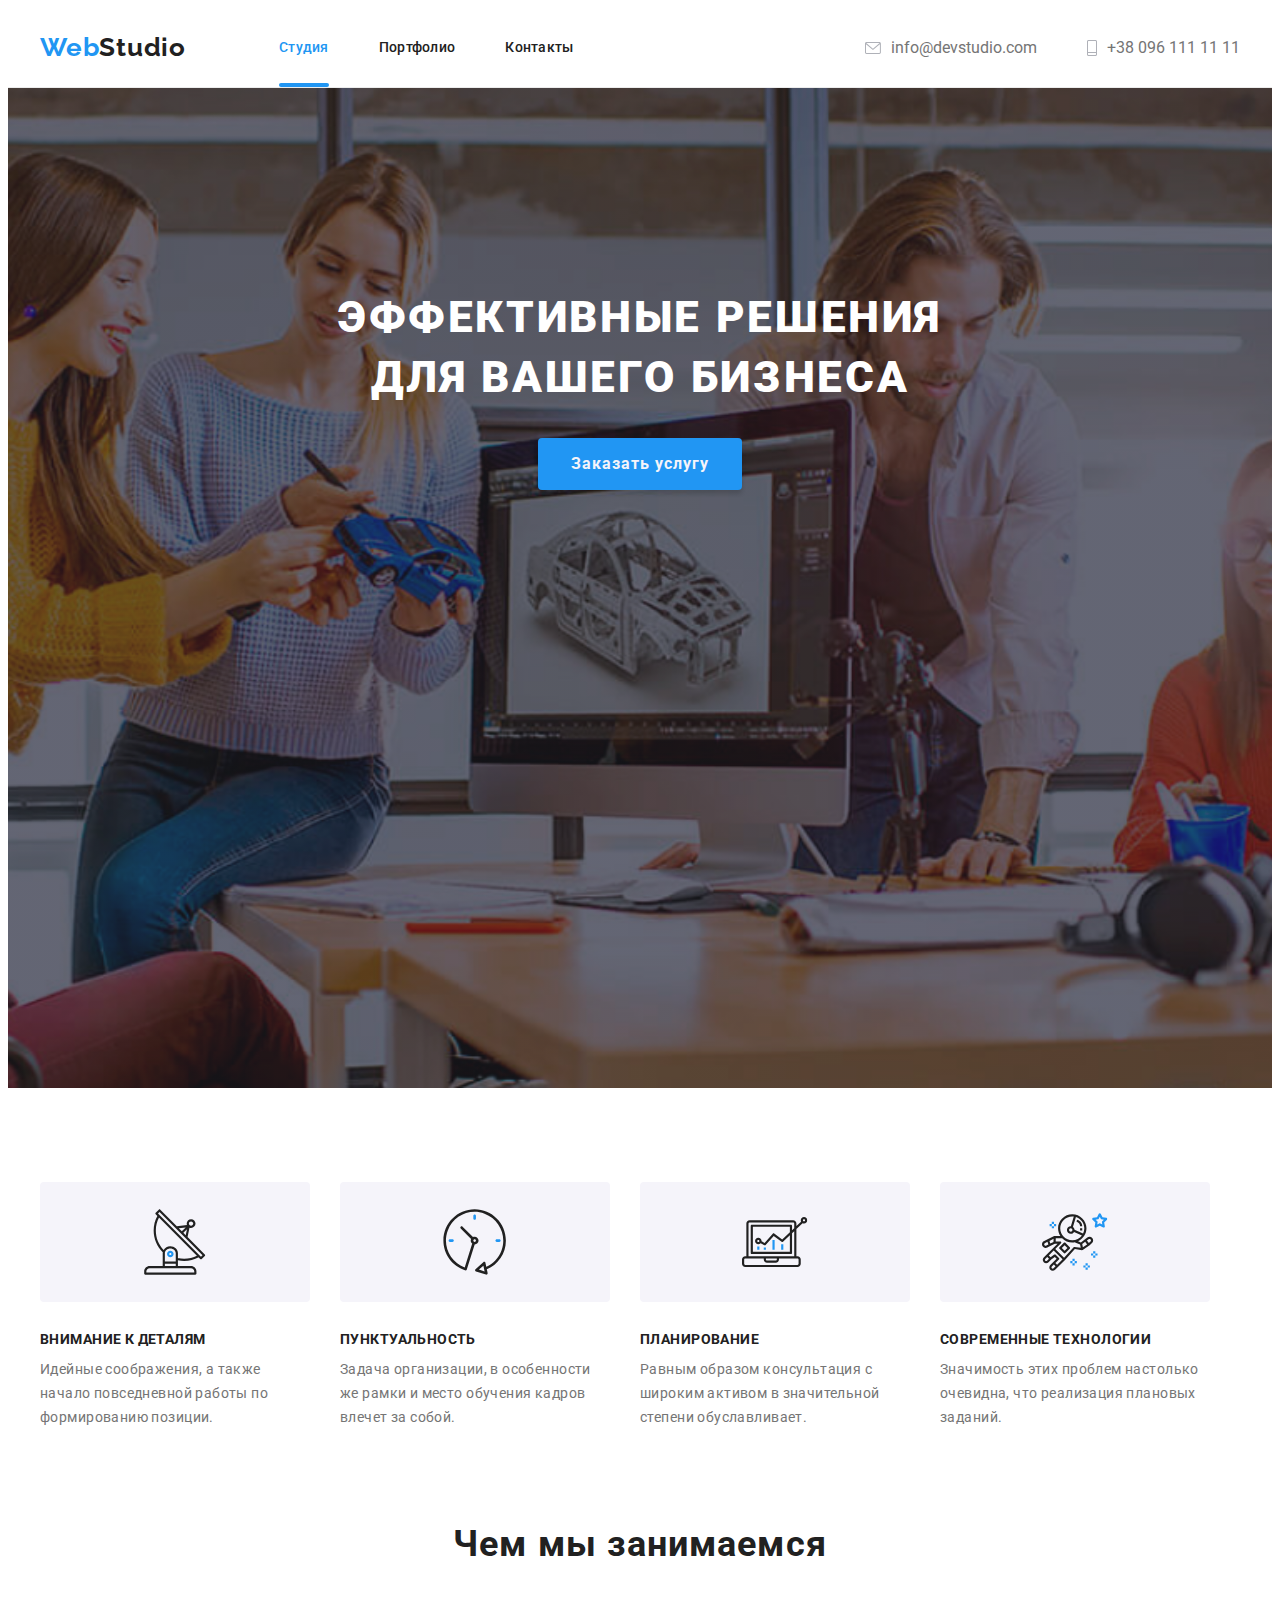
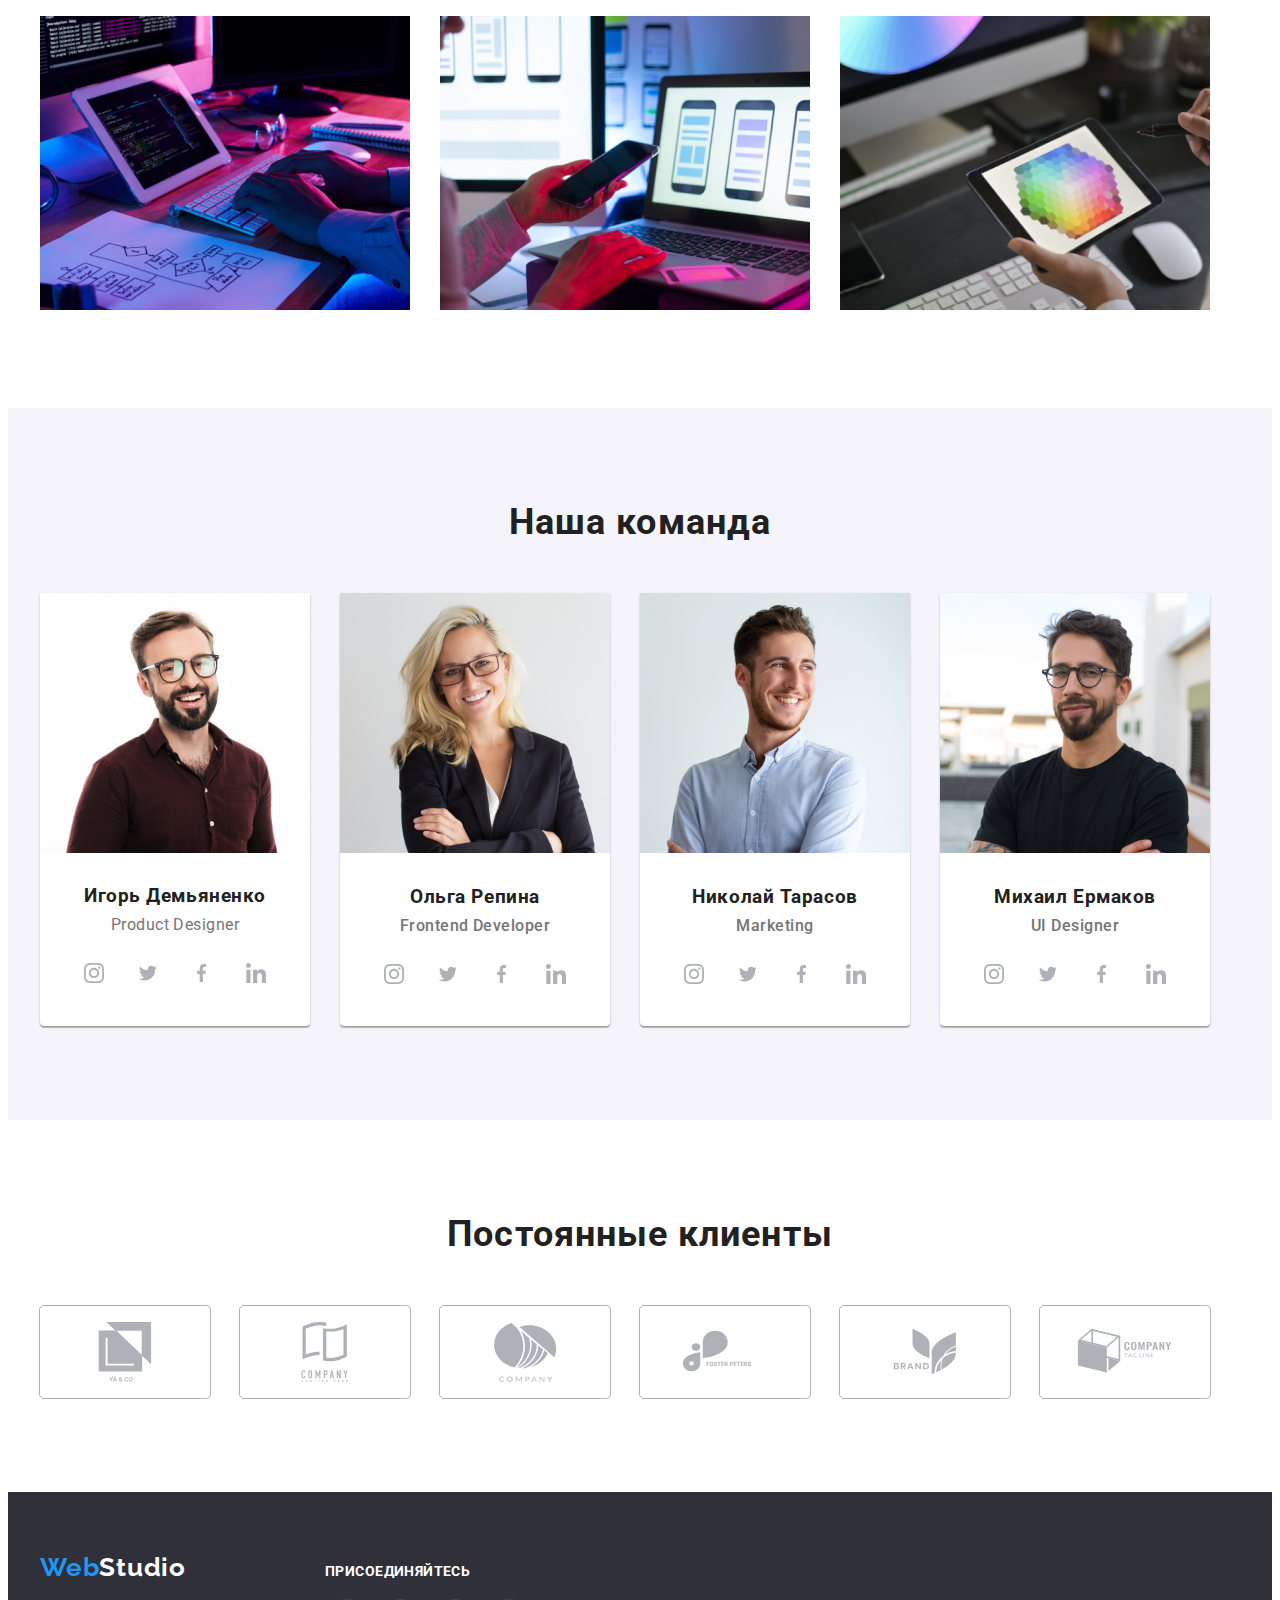
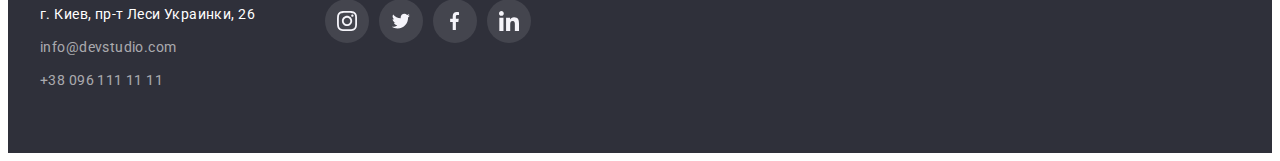
==== index.html @ 2a7044aa "new" ====
<!DOCTYPE html>
<html lang="ru">
<head>
    <meta charset="UTF-8">
    <meta http-equiv="X-UA-Compatible" content="IE=edge">
    <meta name="viewport" content="width=device-width, initial-scale=1.0">
    <link rel="stylesheet" href="./styles/styles.css">
    <link rel="preconnect" href="https://fonts.googleapis.com">
    <link rel="preconnect" href="https://fonts.gstatic.com" crossorigin>
    <link href="https://fonts.googleapis.com/css2?family=Raleway:wght@700&family=Roboto:wght@400;500;700;900&display=swap" rel="stylesheet"> 
    <link rel="stylesheet" href="https://cdnjs.cloudflare.com/ajax/libs/modern-normalize/1.1.0/modern-normalize.min.css" integrity="sha512-wpPYUAdjBVSE4KJnH1VR1HeZfpl1ub8YT/NKx4PuQ5NmX2tKuGu6U/JRp5y+Y8XG2tV+wKQpNHVUX03MfMFn9Q==" crossorigin="anonymous" referrerpolicy="no-referrer" />
    <title>Document</title>
</head>
    <body class="body">
        <div></div>
        <header class="header">
            <div class="container main-nav">
                <nav class="sit-nav">
                    <a class="logo-link" href="./index.html" lang="en">Web<span class="logo">Studio</span></a>         
                    <ul class="nav clean sit-nav">
                        <li class="item"><a href="" class="item link-nav">Студия</a>
                        </li>
                        <li class="item"><a href="./portfolio.html" class="nav">Портфолио</a>
                        </li>                    
                        <li class="item"><a href="" class="nav">Контакты</a>
                        </li>
                    </ul>
                </nav>
                <ul class="clean info sit-nav">
                    <li class="item">
                        <a class="mail" href="mailto:info@devstudio.com">
                        <svg class="mails" width="16" height="12">
                            <use href="./images/icons.svg#icon-mail"></use>
                        </svg>
                        info@devstudio.com</a>
                    </li>
                    <li class="item">
                        <a class="tel" href="+380961111111">
                        <svg class="telphon" width="10" height="16">
                            <use href="./images/icons.svg#icon-Tel"></use>
                        </svg>+38 096 111 11 11</a>
                    </li>
                </ul> 
            </div>
        </header>

        <main> 
            <section class="hero">
            <h1 class="head">Эффективные решения для вашего бизнеса</h1>
            <button type="button" class="btn-primary" data-modal-open>Заказать услугу</button>
            </section>

            <section class="skills">
                <div class="container">                    
                    <h2 class="visually-hidden"></h2>
                    <ul class="clean features-details">
                        <li class="features-size">
                            <div class="features-box">
                                <svg class="" width="65.32" height="70">
                                    <use href="./images/icons.svg#icon-antenna"></use>
                                </svg>
                            </div>                
                            <h3 class="features">Внимание к деталям</h3>
                            <p class="features-text">Идейные соображения, а также начало повседневной работы по формированию позиции.</p>
                        </li>
                    
                        <li class="features-size">
                            <div class="features-box">
                                <svg class="" width="65.32" height="70">
                                    <use href="./images/icons.svg#icon-clock"></use>
                                </svg>
                            </div>
                            <h3 class="features">Пунктуальность</h3>
                            <p class="features-text">Задача организации, в особенности же рамки и место обучения кадров влечет за собой.</p>
                        </li>
                    
                        <li class="features-size">
                            <div class="features-box">
                                <svg class="" width="65.32" height="70">
                                    <use href="./images/icons.svg#icon-diagram"></use>
                                </svg>
                            </div>
                            <h3 class="features">Планирование</h3>
                            <p class="features-text">Равным образом консультация с широким активом в значительной степени обуславливает.</p>
                        </li>
                    
                        <li class="features-size">
                            <div class="features-box">
                                <svg class="" width="65.32" height="70">
                                    <use href="./images/icons.svg#icon-astronaut"></use>
                                </svg>
                            </div>
                            <h3 class="features">Современные технологии</h3>
                            <p class="features-text">Значимость этих проблем настолько очевидна, что реализация плановых заданий.</p>
                        </li>            
                    </ul>
                </div>
            </section>
        
            <section class="interactive">
                <div class="container">
                    <h2 class="head-name">Чем мы занимаемся</h2>
                    <ul class="clean head-list">
                        <li class="head-number">
                            <img src="./images/img1.png" alt="лист бумаги, руки на клавеатуре, планшет" width="370">
                        </li>
                        
                        <li class="head-number">
                            <img src="./images/img2.png" alt="телефон в руке, розметка на телефон" width="370">
                        </li>
                            
                        <li class="head-number">
                            <img src="./images/img3.png" alt="палитра на планшете" width="370">
                        </li>
                    </ul>
                </div>
            </section> 

            <section class="back">
                <div class="container">                    
                    <h2 class="head-name">Наша команда</h2>                    
                    <ul class="clean team-name">
                        <li class="team-group">                            
                            <img src="./images/img4.jpg" alt="мужчина" width="270" class="team-position">
                            <div class="team-card">
                                <h3 class="name">Игорь Демьяненко</h3>                                    
                                <p lang="en" class="position">Product Designer</p>
                                <ul class="master-soc clean">
                                    <li class="soc-list">
                                        <a href="" class="soc-link">
                                            <svg class="master-icon" width="20" height="20">
                                                <use href="./images/icons.svg#icon-instagram"></use>
                                            </svg>
                                        </a>
                                    </li>
                                    <li class="soc-list">
                                        <a href="" class="soc-link">
                                            <svg class="master-icon" width="20" height="16.25">
                                            <use href="./images/icons.svg#icon-Twitter"></use>
                                            </svg>
                                        </a>
                                    </li>
                                    <li class="soc-list">
                                        <a href="" class="soc-link">
                                            <svg class="master-icon" width="10" height="20">
                                                <use href="images/icons.svg#icon-facebook"></use>
                                            </svg>
                                        </a>
                                    </li>
                                    <li class="soc-list">
                                        <a href="" class="soc-link">
                                            <svg class="master-icon" width="20" height="20">
                                                <use href="./images/icons.svg#icon-linkedin"></use>
                                            </svg>
                                        </a>
                                    </li>
                                </ul>                                
                            </div>
                        </li>
                        
                        <li class="team team-group">
                            <img src="./images/img5.jpg" alt="женщина" width="270" class="team-position">
                            <div class="team-card">
                                <h3 class="name">Ольга Репина</h3>
                                <p lang="en" class="position">Frontend Developer</p>
                                <ul class="master-soc clean">
                                    <li class="soc-list">
                                        <a href="" class="soc-link">
                                            <svg class="master-icon" width="20" height="20">
                                                <use href="./images/icons.svg#icon-instagram"></use>
                                            </svg>
                                        </a>
                                    </li>
                                    <li class="soc-list">
                                        <a href="" class="soc-link">
                                            <svg class="master-icon" width="20" height="16.25">
                                                <use href="./images/icons.svg#icon-Twitter"></use>
                                            </svg>
                                        </a>
                                    </li>
                                    <li class="soc-list">
                                        <a href="" class="soc-link">
                                            <svg class="master-icon" width="10" height="20">
                                                <use href="images/icons.svg#icon-facebook"></use>
                                            </svg>
                                        </a>
                                    </li>
                                    <li class="soc-list">
                                        <a href="" class="soc-link">
                                            <svg class="master-icon" width="20" height="20">
                                                <use href="./images/icons.svg#icon-linkedin"></use>
                                            </svg>
                                        </a>
                                    </li>
                                </ul>
                            </div>
                        </li>                        
                        <li class="team team-group">
                            <img src="./images/img6.jpg" alt="мужчина" width="270" class="team-position">
                            <div class="team-card">
                                <h3 class="name">Николай Тарасов</h3>
                                <p lang="en" class="position">Marketing</p>
                                <ul class="master-soc clean">
                                    <li class="soc-list">
                                        <a href="" class="soc-link">
                                            <svg class="master-icon" width="20" height="20">
                                                <use href="./images/icons.svg#icon-instagram"></use>
                                            </svg>
                                        </a>
                                    </li>
                                    <li class="soc-list">
                                        <a href="" class="soc-link">
                                            <svg class="master-icon" width="20" height="16.25">
                                                <use href="./images/icons.svg#icon-Twitter"></use>
                                            </svg>
                                        </a>
                                    </li>
                                    <li class="soc-list">
                                        <a href="" class="soc-link">
                                            <svg class="master-icon" width="10" height="20">
                                                <use href="images/icons.svg#icon-facebook"></use>
                                            </svg>
                                        </a>
                                    </li>
                                    <li class="soc-list">
                                        <a href="" class="soc-link">
                                            <svg class="master-icon" width="20" height="20">
                                                <use href="./images/icons.svg#icon-linkedin"></use>
                                            </svg>
                                        </a>
                                    </li>
                                </ul>
                            </div>                            
                        </li>
                        
                        <li class="team team-group">
                            <img src="./images/img7.jpg" alt="мужчина" width="270" class="team-position">
                            <div class="team-card">
                                <h3 class="name">Михаил Ермаков</h3>
                                <p lang="en" class="position">UI Designer</p>
                                <ul class="master-soc clean">
                                    <li class="soc-list">
                                        <a href="" class="soc-link">
                                            <svg class="master-icon" width="20" height="20">
                                                <use href="./images/icons.svg#icon-instagram"></use>
                                            </svg>
                                        </a>
                                    </li>
                                    <li class="soc-list">
                                        <a href="" class="soc-link">
                                            <svg class="master-icon" width="20" height="16.25">
                                                <use href="./images/icons.svg#icon-Twitter"></use>
                                            </svg>
                                        </a>
                                    </li>
                                    <li class="soc-list">
                                        <a href="" class="soc-link">
                                            <svg class="master-icon" width="10" height="20">
                                                <use href="images/icons.svg#icon-facebook"></use>
                                            </svg>
                                        </a>
                                    </li>
                                    <li class="soc-list">
                                        <a href="" class="soc-link">
                                            <svg class="master-icon" width="20" height="20">
                                                <use href="./images/icons.svg#icon-linkedin"></use>
                                            </svg>
                                        </a>
                                    </li>
                                </ul>
                            </div>
                        </li>
                    </ul>                                               
                </div>
            </section>
            <section class="clients">
                <div class="container">
                    <h2 class="head-name">Постоянные клиенты</h2>
                    <ul class="cooperation clean">
                        <li class="company">
                            <a href="" class="company-link">
                                <svg class="company-icon" width="106" height="60">
                                    <use href="images/icons.svg#icon-Union"></use>
                                </svg>
                            </a>
                        </li>
                        <li class="company">
                            <a href="" class="company-link">
                                <svg class="company-icon" width="106" height="60">
                                    <use href="images/icons.svg#icon-group"></use>
                                </svg>
                            </a>
                        </li>
                        <li class="company">
                            <a href="" class="company-link">
                                <svg class="company-icon" width="106" height="60">
                                    <use href="images/icons.svg#icon-Object"></use>
                                </svg>
                            </a>
                        </li>
                        <li class="company">
                            <a href="" class="company-link">
                                <svg class="company-icon" width="106" height="60">
                                    <use href="images/icons.svg#icon-Logo1"></use>
                                </svg>
                            </a>
                        </li>
                        <li class="company">
                            <a href="" class="company-link">
                                <svg class="company-icon" width="106" height="60">
                                    <use href="images/icons.svg#icon-Logo2"></use>
                                </svg>
                            </a>
                        </li>
                        <li class="company">
                            <a href="" class="company-link">
                                <svg class="company-icon" width="106" height="60">
                                    <use href="images/icons.svg#icon-Logo3"></use>
                                </svg>
                            </a>
                        </li>
                    </ul>

                </div>
            </section>
        </main>
        <footer class="footer">
            <div class="container footer-container">
                <div class="box-nav">
                    <a class="link-logo" href="./index.html" lang="en">Web<span class="logo-footer">Studio</span></a>
                    <address class="address-footer">
                        <ul class="clean">
                            <li class="address-nav">
                            <a href="https://goo.gl/maps/uAuxq3HoatbmT28N7" target="_blank" rel="noopener noreferrer" class="address">г. Киев, пр-т Леси Украинки, 26</a>
                            </li>
                            <li class="address-nav">
                            <a href="mailto:info@devstudio.com" class="footer-nav">info@devstudio.com</a>
                            </li>
                            <li class="address-nav">
                            <a href="+380961111111" class="footer-nav">+38 096 111 11 11</a>
                            </li>
                        </ul>
                    </address>
                </div>
                <div class="box-icon">                    
                    <p class="footer-name">присоединяйтесь</p>
                    <ul class="master-soc clean">
                        <li class="soc-list">
                            <a href="" class="footer-link">
                                <svg class="footer-icon" width="20" height="20">
                                    <use href="./images/icons.svg#icon-instagram"></use>
                                </svg>
                            </a>
                        </li>
                        <li class="soc-list">
                            <a href="" class="footer-link">
                                <svg class="footer-icon" width="20" height="16.25">
                                    <use href="./images/icons.svg#icon-Twitter"></use>
                                </svg>
                            </a>
                        </li>
                        <li class="soc-list">
                            <a href="" class="footer-link">
                                <svg class="footer-icon" width="10" height="20">
                                    <use href="./images/icons.svg#icon-facebook"></use>
                                </svg>
                            </a>
                        </li>
                        <li class="soc-list">
                            <a href="" class="footer-link">
                                <svg class="footer-icon" width="20" height="20">
                                    <use href="./images/icons.svg#icon-linkedin"></use>
                                </svg>
                            </a>
                        </li>
                    </ul>
                </div>
            </div>
        </footer>
        <div class="backdrop is-hidden" data-modal>
            <div class="modal">
                <button type="button" class="modal-close" data-modal-close>
                    <svg class="close-icon" width="20" height="20">
                        <use href="./images/icons.svg#icon-EXE"></use>
                    </svg>
                </button>
            </div>
        </div>
        <script src="./js/modal.js"></script>
    </body>
</html>
---- styles/styles.css ----
:root {
    --primaru-text-color: #212121;
    --titel-text-color: #2196F3;
    --accent-color: #F5F4FA;
}


/* css for index.html */

.body {
    font-family:'Roboto', sans-serif;
    color: #212121;
}

.container {
    margin-left: auto;
    margin-right: auto;
    padding: 0 15px;
    width: 1200px;
}

.header {
    padding-top: 24px;
    padding-bottom: 24px;
    border-bottom: 1px solid #ECECEC;
}

.backdrop {
    position: fixed;
    top: 0;
    left: 0;
    width: 100%;
    height: 100%;
    background-color: rgba(0, 0, 0, 0.2);
    transition: opacity 250ms cubic-bezier(0.4, 0, 0.2, 1),  visibility 250ms cubic-bezier(0.4, 0, 0.2, 1);
}

.backdrop.is-hidden {
    position: absolute;
    opacity: 0;
    visibility: hidden;
    pointer-events: none;
}

.modal {
    position: absolute;
    top: 50%;
    left: 50%;
    transform: translate(-50%, -50%);
    width: 528px;
    height: 581px;
    background: #FFFFFF;
    box-shadow: 0px 1px 3px rgba(0, 0, 0, 0.12), 0px 1px 1px rgba(0, 0, 0, 0.14), 0px 2px 1px rgba(0, 0, 0, 0.2);
    border-radius: 4px;
    position: relative;
    transition: transform 250ms cubic-bezier(0.4, 0, 0.2, 1)
}

.main-nav {
    display: flex;
}

.sit-nav {
    display: flex;
    align-items: center;
}

/* logo */

.logo-link {
    font-family: 'Raleway', sans-serif;
    font-weight: 700;
    font-size: 26px;
    line-height: 1.20;
    letter-spacing: 0.03em;
    color: #2196F3;
    text-decoration: none;
    margin-right: 93px;
}

.logo {
    color: #212121
}

.clean {
    list-style: none;
    margin: 0;
    padding: 0;
}

.skills {
    padding-bottom: 94px;
    padding-top: 94px;
}

.visually-hidden {
    position: absolute;
    white-space: nowrap;
    overflow: hidden;
    border: 0;
    padding: 0;
    clip: rect(0 0 0 0);
    clip-path: inset(50%);
    margin: -1px;
}


/* Nav */

.nav .link-nav {
    color: var(--titel-text-color);
}

.nav .link-nav::after {
    position: absolute;
    content: "";
    left: 0;
    bottom: -32px;
    height: 4px;
    width: 100%;
    border-radius: 2px;
    background-color: var(--titel-text-color);
}

.nav {
    font-weight: 500;
    font-size: 14px;
    line-height: 1.14;
    letter-spacing: 0.02em;
    color: #212121;
    transition: color 250ms cubic-bezier(0.4, 0, 0.2, 1)
}

.nav a {
    text-decoration: none;
}

.info {
    display: flex;
    margin-left: auto;
}


.nav:hover,
.nav:focus,
.link-nav:hover,
.link-nav:focus,
.link-navigation:hover,
.link-navigation:focus,
.name-button:hover,
.name-button:focus,
.address:hover,
.address:focus,
.footer-nav:hover,
.footer-nav:focus,
.btn-secondary:hover,
.btn-secondary:focus,
.mail:hover,
.mail:focus,
.tel:hover,
.tel:focus,
.btn-secondary:hover,
.btn-secondary:focus,
.btn-primary:hover,
.btn-primary:focus {
    color: #2196F3;
    transition: color 250ms cubic-bezier(0.4, 0, 0.2, 1)
}


/* header-address */

.mail {
    color: #757575;
    text-decoration: none;
    display: flex;   
    align-items: center;
    background-size: contain;
    background-repeat: no-repeat;    
    transition: color 250ms cubic-bezier(0.4, 0, 0.2, 1)
}

.mails {
    fill: #AFB1B8;
    margin-right: 10px;
    transition: fill 250ms cubic-bezier(0.4, 0, 0.2, 1)
}

.mail:hover .mails,
.mail:focus .mails {
    fill: #2196F3;
}

.tel {
    color: #757575;
    text-decoration: none;
    display: flex;   
    align-items: center;
    background-size: contain;
    background-repeat: no-repeat;
    transition: color 250ms cubic-bezier(0.4, 0, 0.2, 1)
}

.telphon {
    fill: #AFB1B8;
    margin-right: 10px;
    transition: fill 250ms cubic-bezier(0.4, 0, 0.2, 1)
}

.tel:hover .telphon,
.tel:focus .telphon {
    fill: #2196F3;
}

.item {
    position: relative;
}

.item + .item {
    margin-left: 50px;
}


/* Hero */

.hero {
    text-align: center;
    margin-top: 0;
    margin-bottom: 0;
    margin-left: auto;
    margin-right: auto;
    max-width: 1600px;
    height: 600px;
    padding-top: 200px;
    padding-bottom: 200px;
    background-image: linear-gradient(
        rgba(47, 48, 58, 0.4), 
        rgba(47, 48, 58, 0.4)
        ),    
    url(../images/hero.png);
    background-repeat: no-repeat;
    background-position: center;
    background-size:cover;
}

.head {
    margin-top: 0;
    margin-left: auto;
    margin-right: auto;
    margin-bottom: 30px;
    width: 696px;
    font-weight: 900;
    font-size: 44px;
    line-height: 1.36;
    letter-spacing: 0.06em;
    text-transform: uppercase;
    color: #FFFFFF;
}

.btn-primary {
    min-width: 200px;
    display: inline-block;
    padding: 10px 32px ;
    border: 1px solid transparent;
    font-family: inherit;
    background: var(--titel-text-color);
    box-shadow: 0px 4px 4px rgba(0, 0, 0, 0.15);
    border-radius: 4px;
    font-weight: 700;
    font-size: 16px;
    line-height: 1.87;
    letter-spacing: 0.06em;
    color: var(--accent-color);
    cursor:pointer;
    text-align: center;
} 


/* features */

.features-box {
    height: 120px;
    border-radius: 4px;
    background: #F5F4FA;
    border-radius: 4px;
    display: flex;
    justify-content: center;
    align-items: center;
    margin-bottom: 30px;
}

.features {
    margin-top: 0;
    margin-bottom: 10px;
    font-weight: 700;
    font-size: 14px;
    line-height: 1.14;
    letter-spacing: 0.03em;
    text-transform: uppercase;
    color: #212121;
}

.features-details {
    display: flex;
    flex-wrap: wrap;    
}

.features-size {
    width: 270px;
    margin-right: 30px;
}

.features-size:nth-child(4n) {
    margin-right: 0;
}

.features-text {
    margin-top: 0;
    margin-bottom: 0;
    font-size: 14px;
    line-height: 1.71;
    letter-spacing: 0.03em;
    color: #757575;

}

.interactive {
    padding-bottom: 94px;
}

.back {
    padding-bottom: 94px;
    padding-top: 94px;
    background: #F5F4FA;
}

.head-name {
    margin-top: 0;
    margin-bottom: 50px;
    font-weight: 700;
    font-size: 36px;
    line-height: 1.16;
    letter-spacing: 0.03em;
    color: #212121;
    text-align: center;
}

.head-list {
    display: flex;
    flex-wrap: wrap; 
}

.head-number {
    width: 370px;
    margin-right: 30px;
}

.head-number:nth-child(3n) {
    margin-right: 0;
}


/* team */

.team{
    margin-top: 0;
    font-weight: 500;
    font-size: 16px;
    line-height: 1.18;
    letter-spacing: 0.03em;
    color: #212121;
    text-align: center;
}

.team:nth-child(4n) {
    margin-right: 0;
}

.team-group {
    background: #FFFFFF;
    box-shadow: 0px 1px 3px rgba(0, 0, 0, 0.12), 0px 1px 1px rgba(0, 0, 0, 0.14), 0px 2px 1px rgba(0, 0, 0, 0.2);
    border-radius: 0px 0px 4px 4px;
    width: 270px;
    margin-right: 30px;
}

.team-group:nth-child(4n) {
    margin-right: 0;
}


.team-name {
    display: flex;
    flex-wrap: wrap;
}

.master-soc {
    display: flex;
    justify-content: center;
}

.soc-list {
    width: 44px;
    height: 44px;
    margin-right: 10px;
}

.soc-list:last-child {
    margin-right: 0;
}

.soc-link {
    width: 100%;
    height: 100%;
    border-radius: 50%;
    display: flex;
    align-items: center;
    justify-content: center;
    transition: background-color 250ms cubic-bezier(0.4, 0, 0.2, 1)
}

.soc-link:hover,
.soc-link:focus {
    background: #2196F3;
    transition: background-color 250ms cubic-bezier(0.4, 0, 0.2, 1)
}

.master-icon {
    fill: #AFB1B8;
    transition: fill 250ms cubic-bezier(0.4, 0, 0.2, 1)
}

.soc-link:hover .master-icon,
.soc-link:focus .master-icon {
    fill: #FFFFFF;
}

.name {
    margin-top: 0;
    margin-bottom: 0px;
    line-height: 19px;
    letter-spacing: 0.03em;
    color: #212121;
    text-align: center;
    margin-bottom: 10px;
}

.team-position {
    margin-top: 0;
    margin-bottom: 0px;
}

.team-card {
    padding-top: 30px;
    padding-bottom: 30px;
}

.position {
    margin-top: 0;
    margin-bottom: 16px;
    line-height: 1.18;
    letter-spacing: 0.03em;
    color: #757575;
    text-align: center;
}


/* clients */

.clients {
    padding-bottom: 94px;
    padding-top: 94px;
}

.cooperation {
    display: flex;
}

.company {
    width: 170px;
    height: 92px;
    margin-right: 30px;
}

.company:last-child {
    margin-right: 0;
}

.company-icon {
    transition: fill 250ms cubic-bezier(0.4, 0, 0.2, 1)

}

.company-link:hover .company-icon,
.company-link:focus .company-icon{
    fill: var(--titel-text-color);
    transition: fill 250ms cubic-bezier(0.4, 0, 0.2, 1), 
}

.company-link {
    display: flex;  
    width: 100%;
    height: 100%;
    border-radius: 4px;
    outline: 1px solid #AFB1B8;
    align-items: center;
    background-size: contain;
    justify-content: center;
    align-items: center;
    background-repeat: no-repeat;
    fill: #AFB1B8;
    transition: outline 250ms cubic-bezier(0.4, 0, 0.2, 1)
}

.company-link:focus,
.company-link:hover {
    outline: 1px solid #2196F3;
    transition: outline 250ms cubic-bezier(0.4, 0, 0.2, 1)
}


/* footer */

.footer {
    background: #2F303A;
    padding-bottom: 60px;
    padding-top: 60px;
}

.footer-container {
    display: flex;
    align-items: baseline;
}

.box-nav {
    flex-direction: column;
    margin-right: 70px;
}

.box:last-child {
    margin-right: 0;
}

.link-logo {
    font-family: 'Raleway', sans-serif;
    font-weight: 700;
    font-size: 26px;
    line-height: 1.20;
    letter-spacing: 0.03em;
    color: #2196F3;
    text-decoration: none;
}

.logo-footer {
    color: #FFFFFF;
}


/* address */

.address-footer {
    margin-top: 20px;
    font-style: normal;

}

.address {
    font-size: 14px;
    line-height: 1.71;
    letter-spacing: 0.03em;
    color: #FFFFFF;
    text-decoration: none;
    margin-bottom: 9px;
}

.footer-address {
    text-decoration: none;
}

.address-nav {
    margin-bottom: 9px;
}

.address-nav:nth-child(3n) {
    margin-bottom: 0;
}

.footer-nav {
    font-size: 14px;
    line-height: 1.71;
    letter-spacing: 0.03em;
    color: rgba(255, 255, 255, 0.6);
    text-decoration: none;
}

.footer-name {
    font-weight: 700;
    font-size: 14px;
    line-height: 16px;
    letter-spacing: 0.03em;
    text-transform: uppercase;
    color: #FFFFFF;
    margin-top: 0;
    margin-bottom: 20px;
}

.footer-link {
    width: 100%;
    height: 100%;
    border-radius: 50%;
    display: flex;
    align-items: center;
    justify-content: center;
    background: rgba(255, 255, 255, 0.1);    
    transition: background-color 250ms cubic-bezier(0.4, 0, 0.2, 1)
}

.footer-link:hover,
.footer-link:focus {
    background: var(--titel-text-color);
    transition: background-color 250ms cubic-bezier(0.4, 0, 0.2, 1)
}

.footer-icon {
    fill: var(--accent-color);
}


/* css for portfiolio */

/* buttons */

.item-button {
    display: flex;
    justify-content: center;
    margin-bottom: 50px;
}

.btn {
    background: #F5F4FA;
    border-radius: 4px;
    cursor:pointer;
}

.btn-secondary {
    font-family: inherit;
    font-weight: 500;
    font-size: 16px;
    line-height: 1.62;
    text-align: center;
    letter-spacing: 0.03em;
    color: #212121;
    padding: 6px 22px;
    border: 1px solid transparent;
    border-radius: 4px;
    cursor:pointer;
    transition: background-color 250ms cubic-bezier(0.4, 0, 0.2, 1),
    box-shadow 250ms cubic-bezier(0.4, 0, 0.2, 1),
    color 250ms cubic-bezier(0.4, 0, 0.2, 1)
}

.btn-secondary:focus,
.btn-secondary:hover {
    background-color: #2196F3;
    box-shadow: 0px 3px 1px rgba(0, 0, 0, 0.1),
    0px 1px 2px rgba(0, 0, 0, 0.08),
    0px 2px 2px rgba(0, 0, 0, 0.12);
    color:var(--accent-color);
    transition: background-color 250ms cubic-bezier(0.4, 0, 0.2, 1),
    box-shadow 250ms cubic-bezier(0.4, 0, 0.2, 1),
    color 250ms cubic-bezier(0.4, 0, 0.2, 1)
}

.item-btn {
    margin-right: 8px;
}

.item-btn:nth-child(5n) {
    margin-right: 0;
}

.tip {
    background: #2196F3;
    box-shadow: 0px 3px 1px rgba(0, 0, 0, 0.1),
    0px 1px 2px rgba(0, 0, 0, 0.08),
    0px 2px 2px rgba(0, 0, 0, 0.12);
    border-radius: 4px;
    color: var(--accent-color);
}


/* sample */

.sample-head {
    font-weight: 700;
    font-size: 18px;
    line-height: 2;
    letter-spacing: 0.06em;
    color: #212121;
    margin-top: 0;
    margin-bottom: 4px;
}

.text {
    font-size: 16px;
    line-height: 1.87;
    letter-spacing: 0.03em;
    color: #757575;
    margin-top: 0;
    margin-bottom: 0;
}

.sample-projects {
    display: flex;
    flex-wrap: wrap;
}

.item-projects {
    background: #FFFFFF;
    margin-right: 30px;
    margin-bottom: 30px;
}


.item-projects:nth-child(3n) {
    margin-right: 0;
}


.item-projects:nth-last-child(-n+3) {
    margin-bottom: 0;
}

.projects {
    display: block;
    text-decoration: none;
    transition: box-shadow 250ms cubic-bezier(0.4, 0, 0.2, 1);
}

.projects:focus,
.projects:hover {
    box-shadow: 0px 1px 1px rgba(0, 0, 0, 0.12),
    0px 4px 4px rgba(0, 0, 0, 0.06), 1px 4px 6px
    rgba(0, 0, 0, 0.16);
    transition: box-shadow 250ms cubic-bezier(0.4, 0, 0.2, 1)
}

.overlay {
    width: 100%;
    height: 100%;
    top: 0;
    left: 0;
    
    position: relative;
    overflow: hidden;
}

.overlay:hover::before {
    opacity: 1;
    transform: translateY(0);
}

.overlay::before {
    display: inline-block;
    position: absolute;
    content: "";
    width: 100%;
    height: 100%; 
    opacity: 0;
    transform: translateY(100%);
}

.overlay-text {
    position: absolute;
    top: 0;
    left: 0;
    margin: 0;
    padding: 63px 24px;
    width: 100%;
    height: 100%;
    font-size: 18px;
    line-height: 1.56;
    background-color: rgb(33, 150, 243, 0.9);
    color:var(--accent-color);
    transform: translateY(100%);
    transition: transform 250ms cubic-bezier(0.4, 0, 0.2, 1);
}

.projects:hover .overlay-text,
.projects:focus .overlay-text{
    transform: translate(0);
    transition: transform 250ms cubic-bezier(0.4, 0, 0.2, 1)
}

.visually-projects {
    padding-top: 94px;
    padding-bottom: 94px;
}

.projects-sample {
    padding: 20px 24px;
    border-right: 1px solid #EEEEEE;
    border-bottom: 1px solid #EEEEEE;
    border-left:1px solid #EEEEEE ;
}

.modal-close {
    position: absolute;
    top: 8px;
    right: 8px;
    width: 30px;
    height: 30px;
    display: flex;
    justify-content: center;
    align-items: center;
    background-color: #FFFFFF;
    fill: #000000;
    border: 1px solid rgba(0, 0, 0, 0.1);
    border-radius: 15px;
    padding: 6px;
    cursor: pointer;
}

.close-icon {
    display: flex;
    align-items: center;
    justify-content: center;
    background: #FFFFFF;
    border: none;
    width: 11px;
    height: 11px;
    transition: fill 250ms cubic-bezier(0.4, 0, 0.2, 1)
}

.modal-close:hover .close-icon,
.modal-close:focus .close-icon {
    fill: var(--titel-text-color);
    transition: fill 250ms cubic-bezier(0.4, 0, 0.2, 1)
}
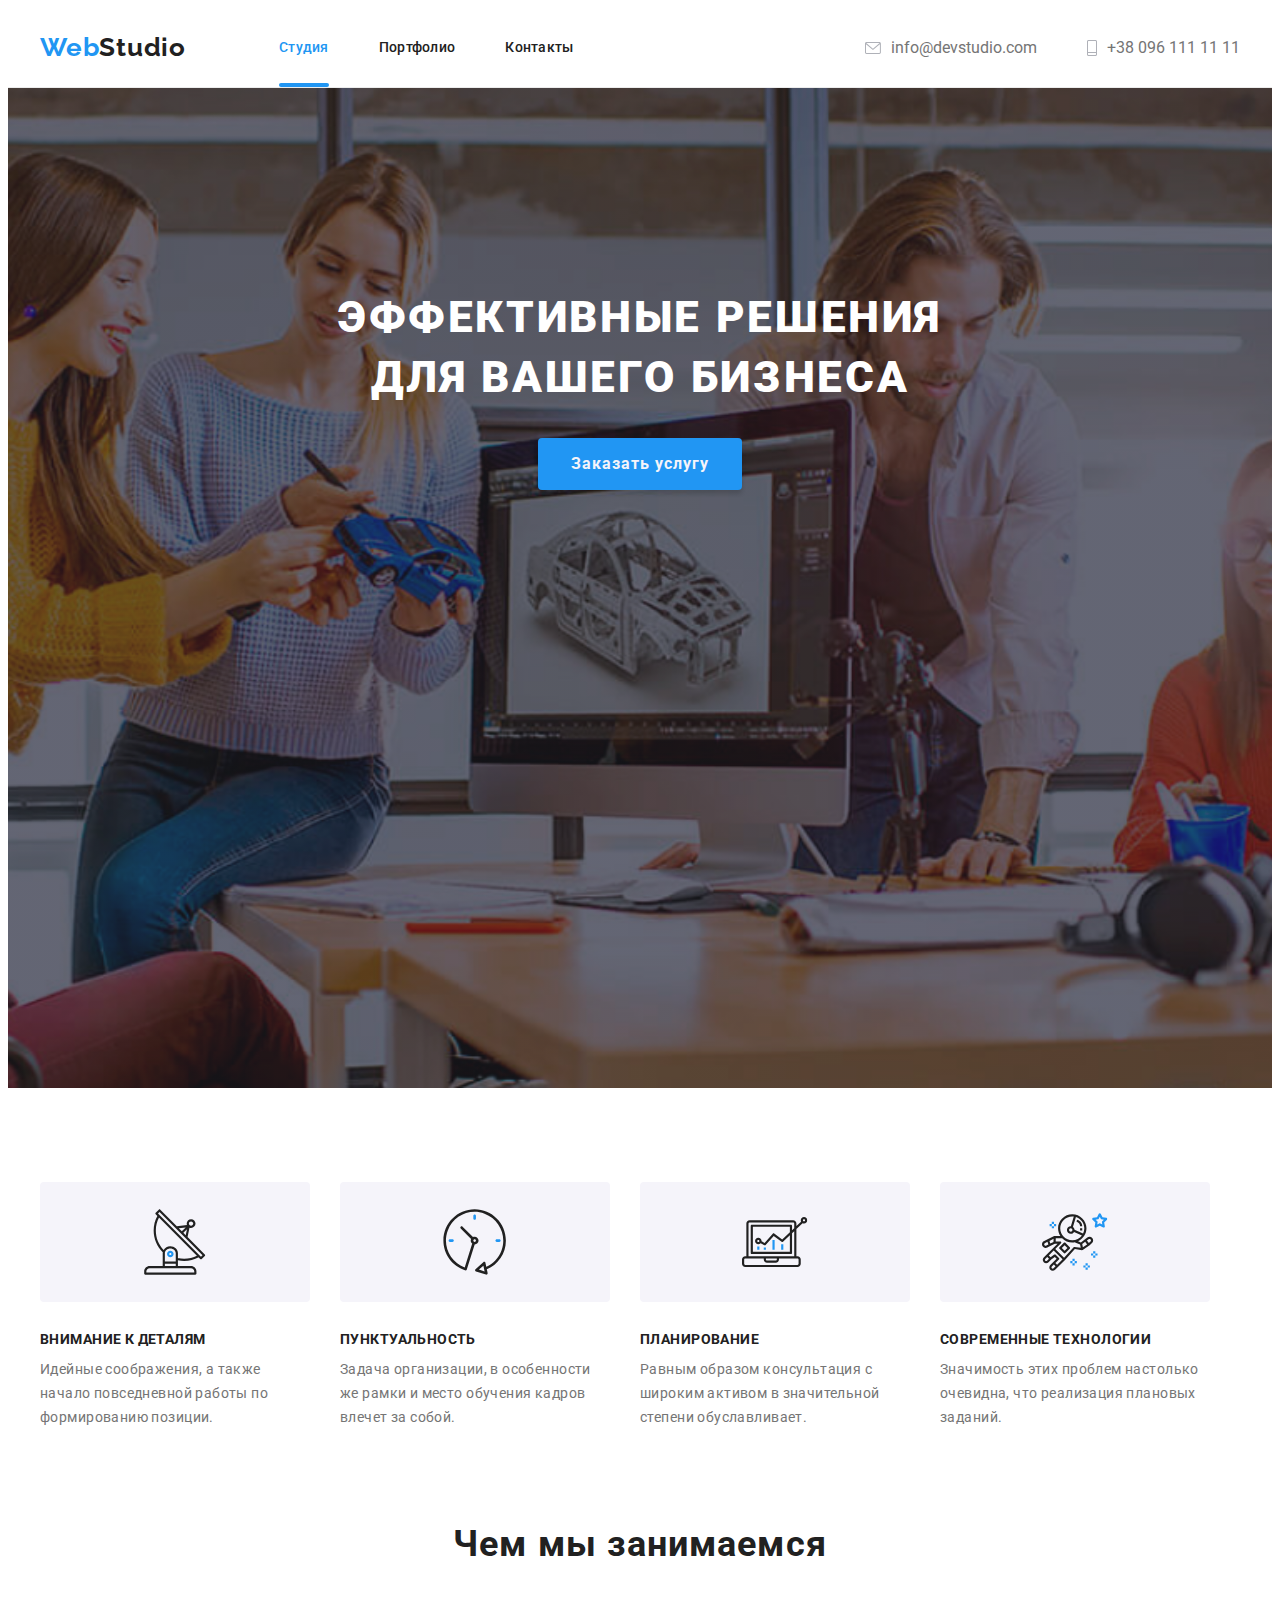
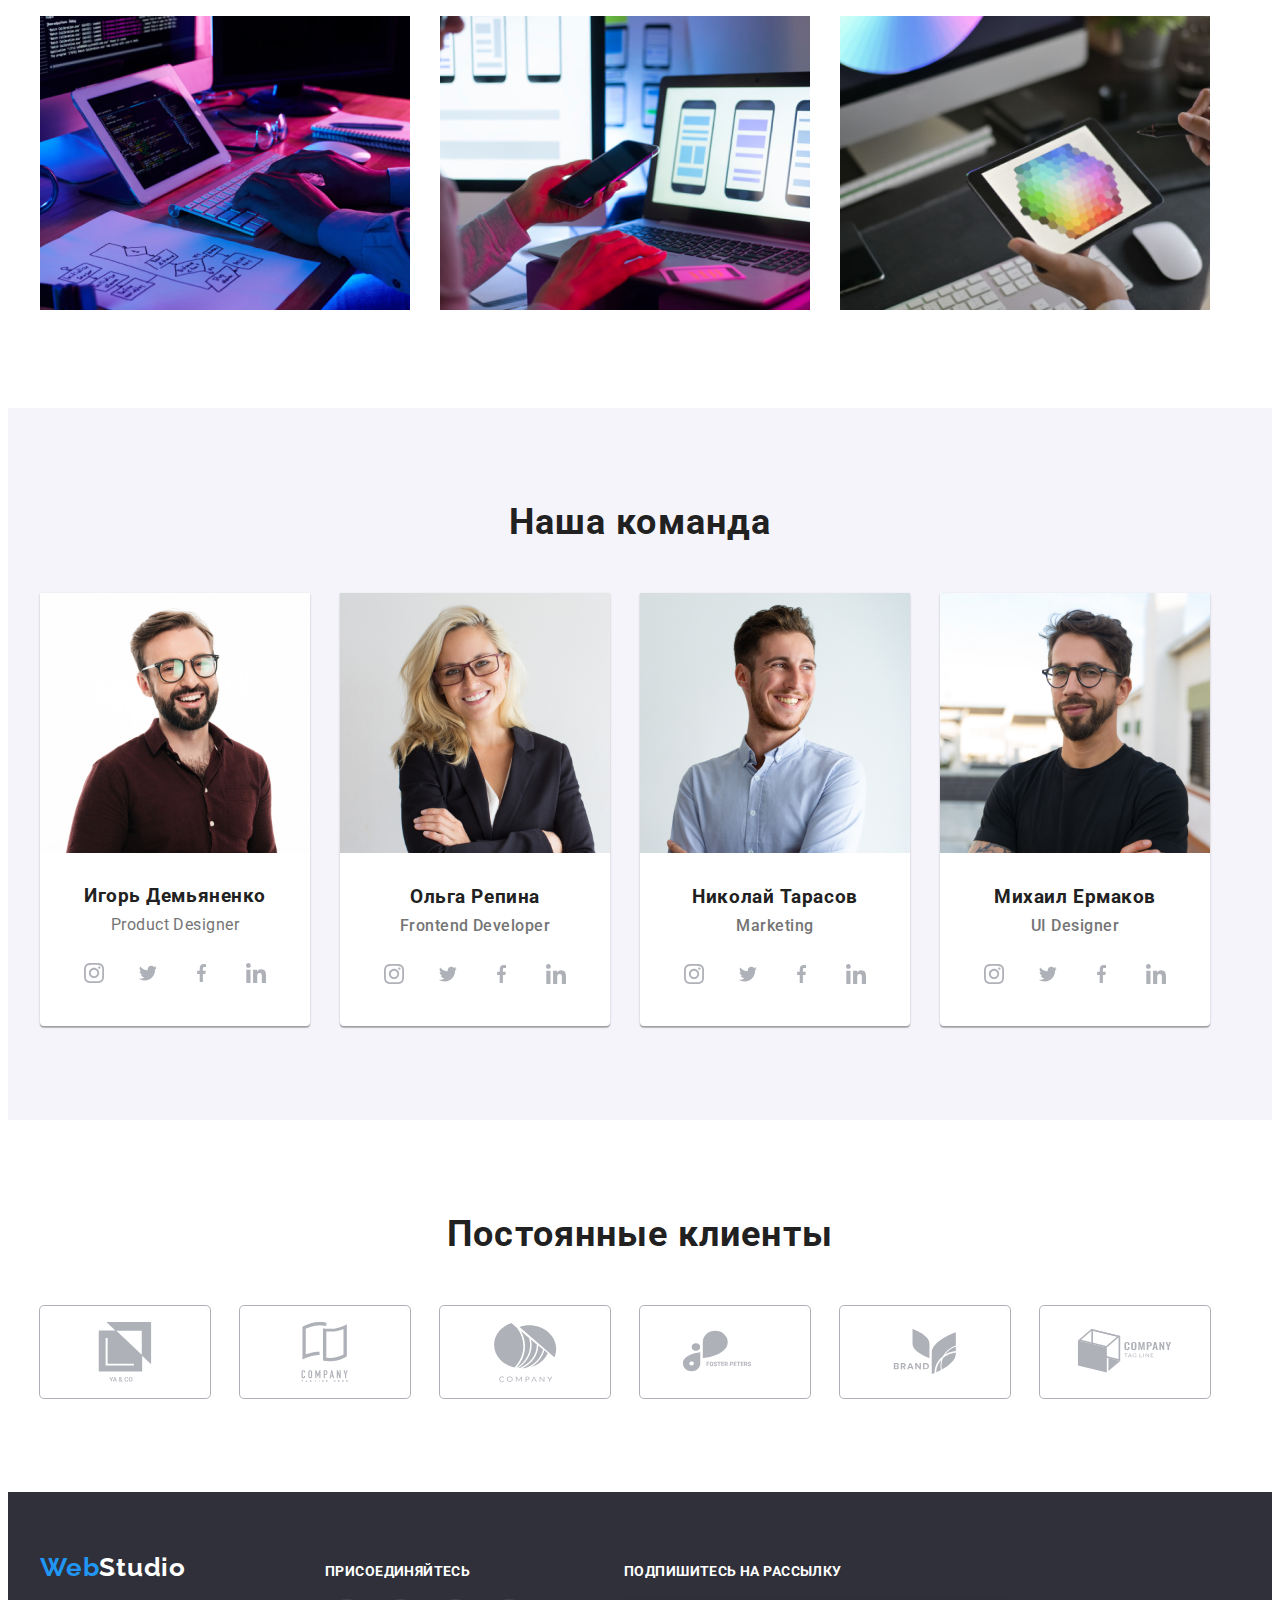
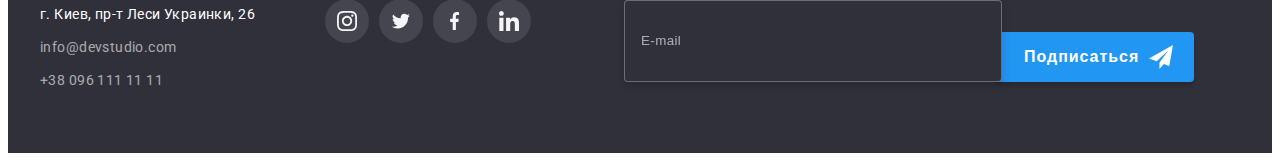
==== commit 805a4031: "add form subscribe" ====
--- a/index.html
+++ b/index.html
@@ -375,6 +375,20 @@
                         </li>
                     </ul>
                 </div>
+                <div>
+                    <form class="form-container">
+                        <label class="label-form">
+                            <span class="label-text">Подпишитесь на рассылку</span> 
+                            <input type="text" class="form-input" name="Подписаться" placeholder="E-mail">
+                        </label>
+                        <button type="submit" class="btn-input">Подписаться
+                            <svg class="subscribe" width="24" height="24">
+                                <use href="./images/icons.svg#icon-Send"></use>
+                            </svg>
+                        </a>
+                        </button>
+                    </form>
+                </div>
             </div>
         </footer>
         <div class="backdrop is-hidden" data-modal>
--- a/styles/styles.css
+++ b/styles/styles.css
@@ -593,6 +593,10 @@
     text-decoration: none;
 }
 
+.box-icon {
+    margin-right: 93px;
+}
+
 .footer-name {
     font-weight: 700;
     font-size: 14px;
@@ -836,4 +840,88 @@
 .modal-close:focus .close-icon {
     fill: var(--titel-text-color);
     transition: fill 250ms cubic-bezier(0.4, 0, 0.2, 1)
+}
+
+
+/* footer-subscribe */
+
+.form-container {
+    display: flex;
+    align-items: flex-end;
+}
+
+.label-form {
+    width: 358px;
+    margin-right: 12px;
+}
+
+.label-text {
+    font-weight: 700;
+    font-size: 14px;
+    line-height: 16px;
+    letter-spacing: 0.03em;
+    text-transform: uppercase;
+    color: #FFFFFF;
+}
+
+.form-input {
+    padding-top: 15px;
+    padding-bottom: 15px;
+    padding-left: 16px;
+    width: 358px;
+    height: 50px;
+    border: 1px solid rgba(255, 255, 255, 0.3);
+    filter: drop-shadow(0px 4px 4px rgba(0, 0, 0, 0.15));
+    border-radius: 4px;
+    background: #2F303A;
+    margin-top: 20px;
+}
+
+.form-input::placeholder {
+    display: flex;
+    align-items: center;
+    letter-spacing: 0.03em;
+    color: rgba(255, 255, 255, 0.6);
+}
+
+.btn-input {
+    display: flex;
+    padding-top: 13px;
+    padding-bottom: 13px;
+    padding-left: 29px;
+    padding-right: 8px;
+    width: 200px;
+    height: 50px;
+    background-color: var(--titel-text-color);
+    border: 1px solid transparent;
+    box-shadow: 0px 4px 4px rgba(0, 0, 0, 0.15);
+    border-radius: 4px;
+    color: #FFFFFF;
+    font-weight: 700;
+    font-size: 16px;
+    line-height: 1.88px;
+    letter-spacing: 0.06em;
+    cursor:pointer;
+    text-align: center;
+    align-items: center;
+    transition: color 250ms cubic-bezier(0.4, 0, 0.2, 1);
+}
+
+.subscribe {
+    margin-left: 10px;
+    fill: #FFFFFF;
+    transition: fill 250ms cubic-bezier(0.4, 0, 0.2, 1)
+}
+
+.btn-input:focus,
+.btn-input:hover {
+    color:var(--titel-text-color);
+    transition: color 250ms cubic-bezier(0.4, 0, 0.2, 1)
+}
+
+
+.btn-input:focus .subscribe,
+.btn-input:hover .subscribe {
+    fill: var(--titel-text-color);
+    transition: fill 250ms cubic-bezier(0.4, 0, 0.2, 1)
 }